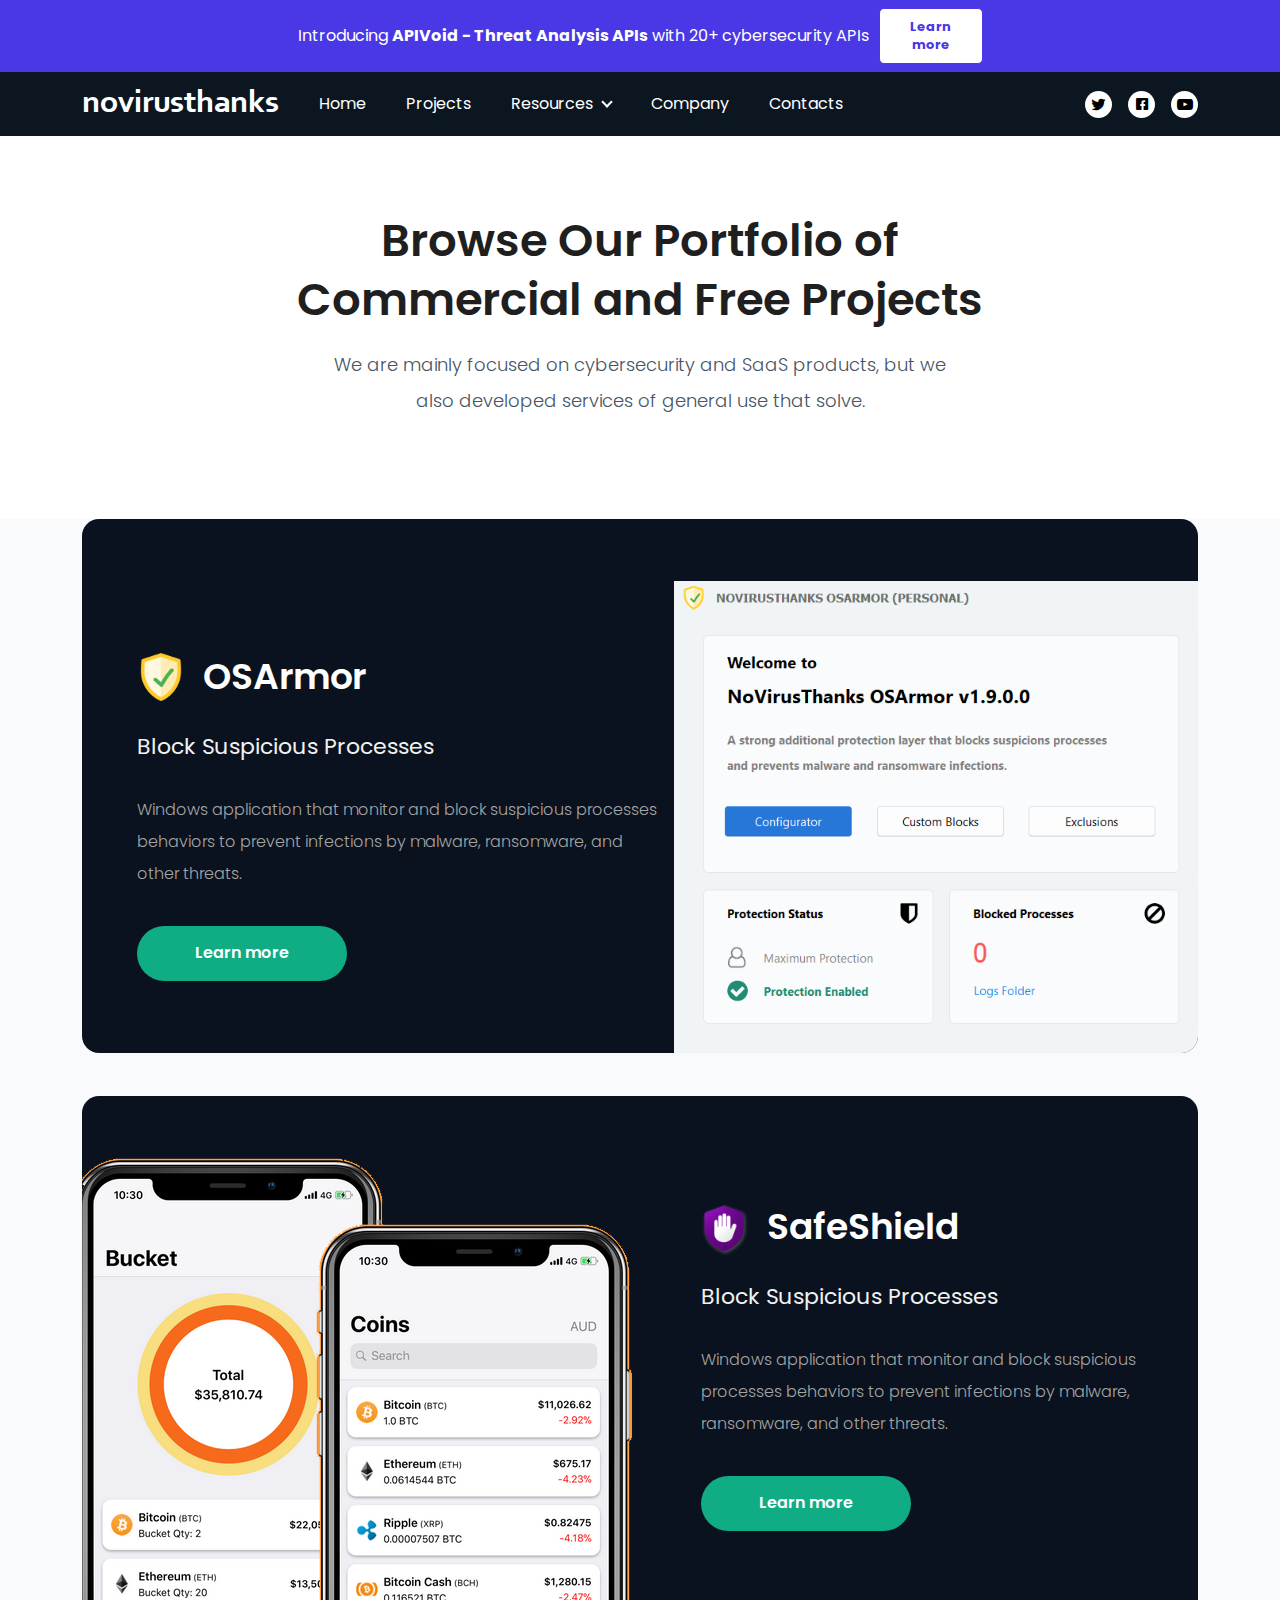
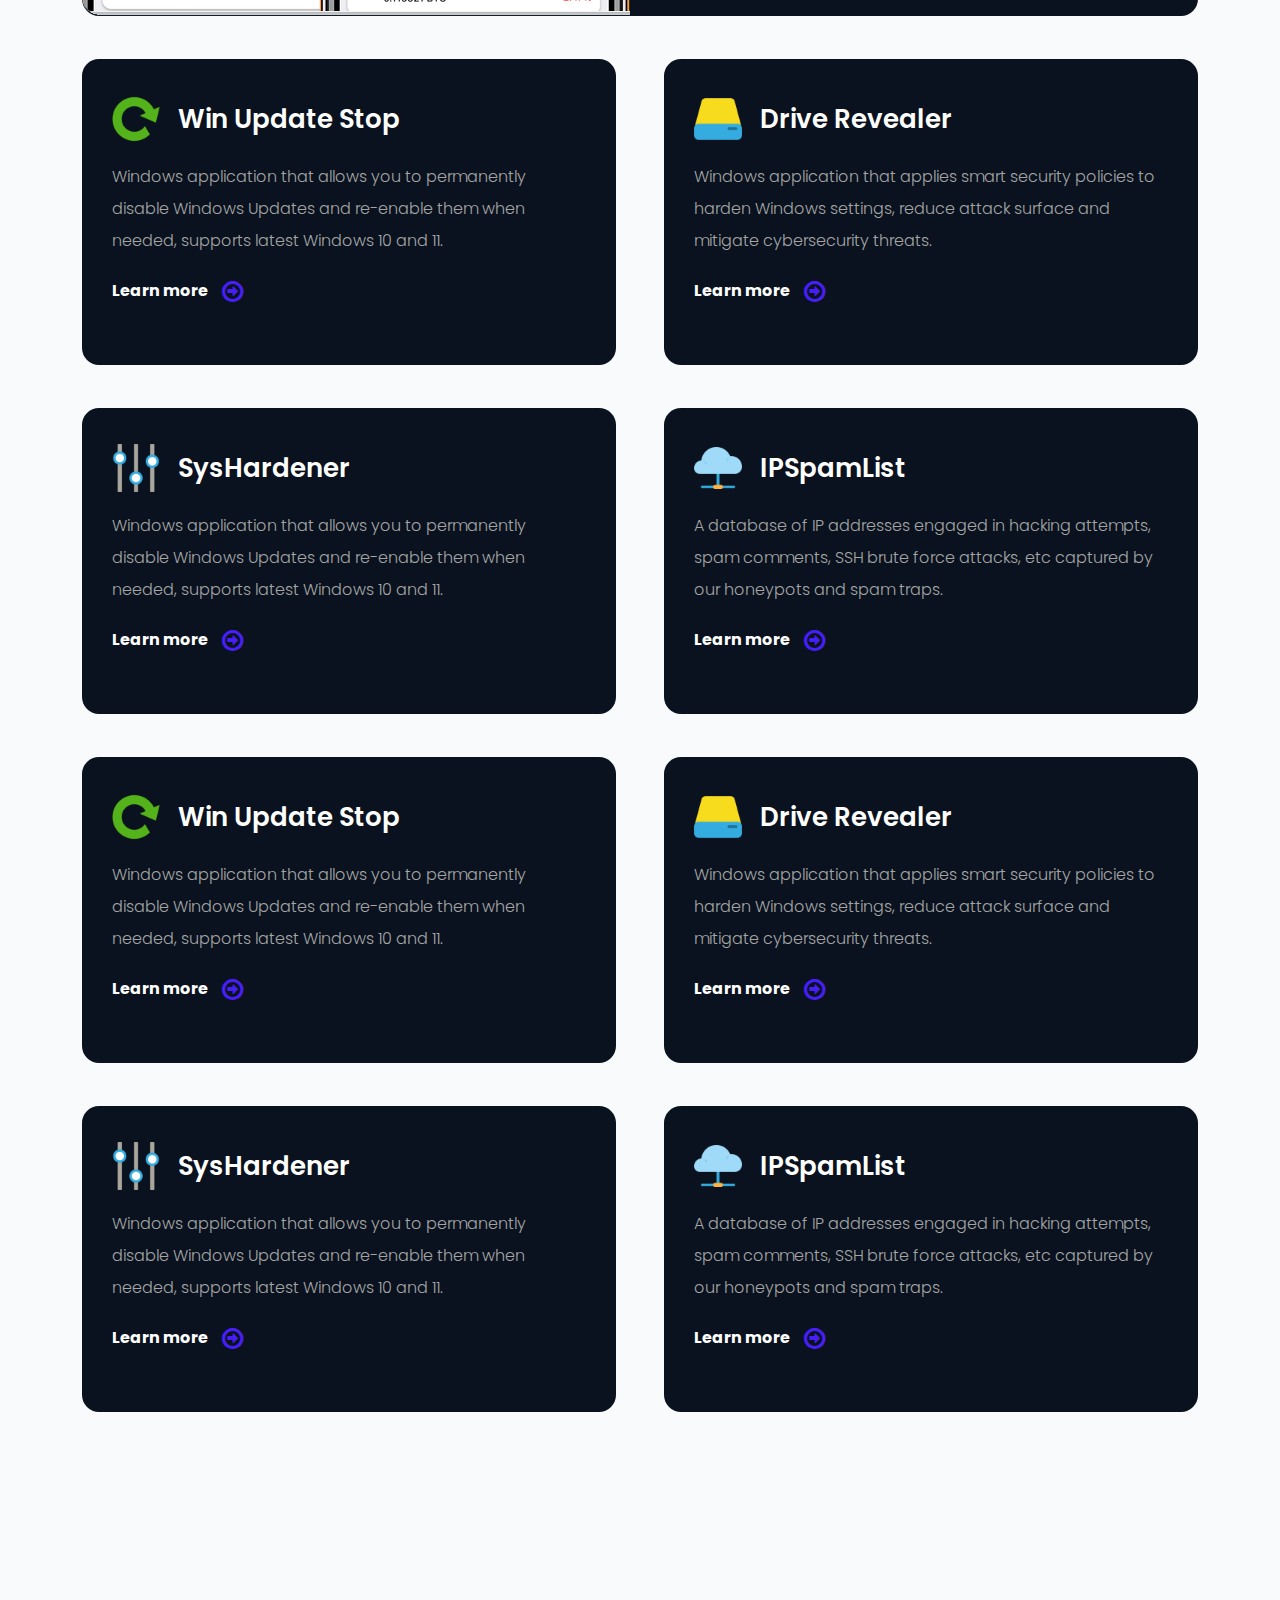
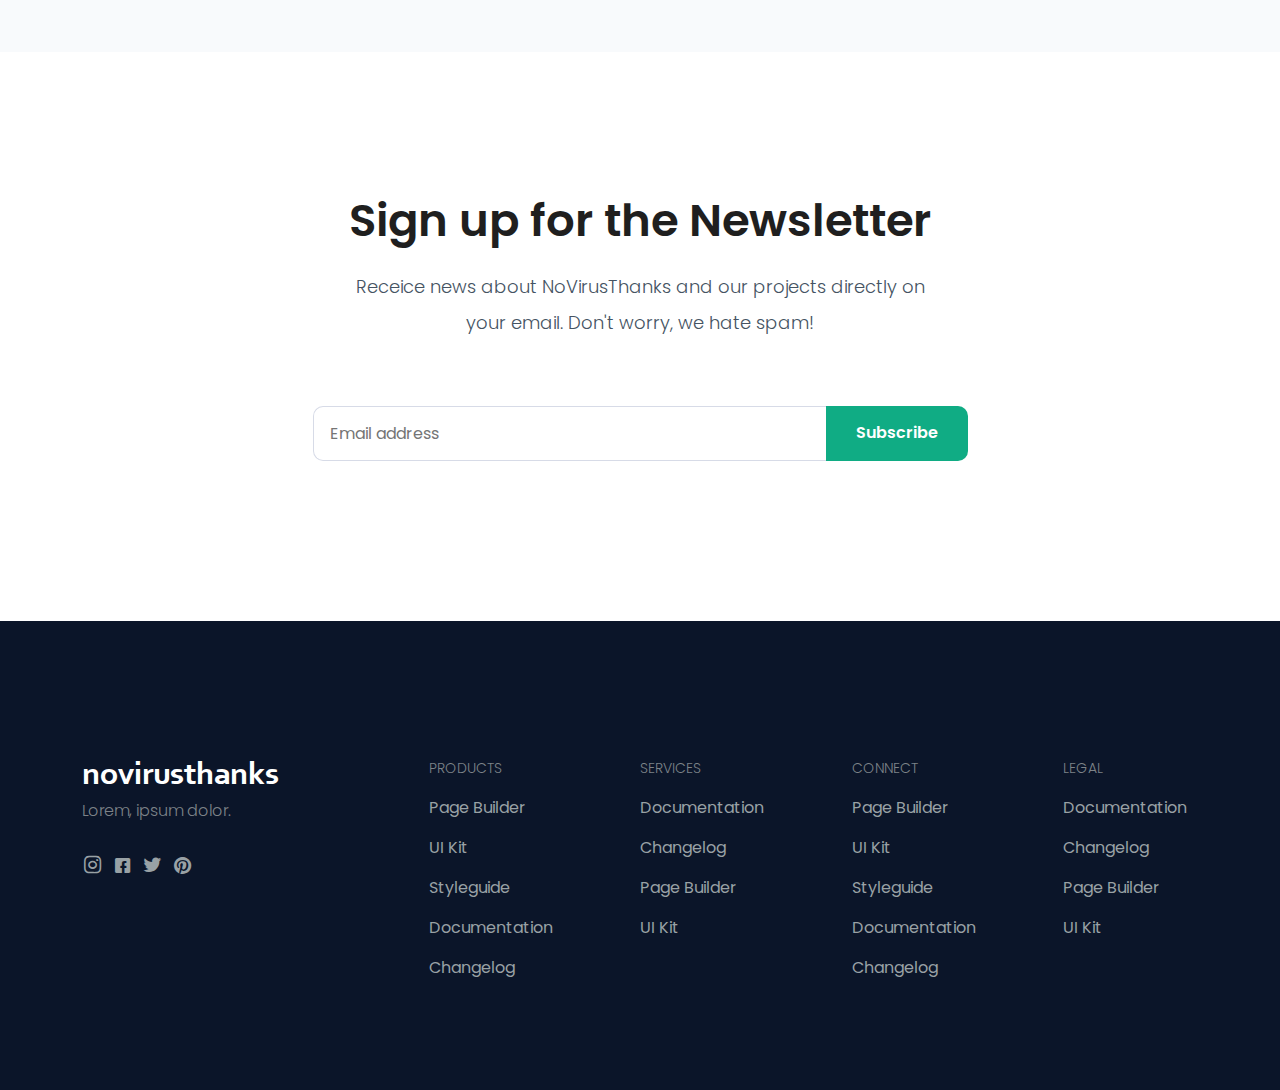
==== projects.html @ c4234725 "changes" ====
<!DOCTYPE html>
<html lang="en">
   <head>
      <meta charset="utf-8" />
      <meta name="description"
         content="NoVirusThanks is a small company based in italy focused on cybersecurity, SaaS and software. We have a strong experience in fighting malware..">
      <meta
         name="viewport"
         content="width=device-width, initial-scale=1, shrink-to-fit=no" />
      <title>NoVirusThanks</title>
      <link rel="preconnect" href="https://fonts.googleapis.com">
      <link rel="preconnect" href="https://fonts.gstatic.com" crossorigin>
      <link rel="stylesheet" href="assets/css/main.css" />
   </head>
   <body>
      <div class="top-bar">
         <p>Introducing <strong>APIVoid - Threat Analysis APIs</strong> with 20+
            cybersecurity APIs</p>
         <a href="#" class="btn">Learn more</a>
      </div>
      <nav class="navbar navbar-black">
         <div class="container">
            <a class="navbar-brand" href="#">novirusthanks</a>
            <button class="navbar-toggler" type="button"
               data-bs-toggle="collapse" id="navbar-toggler">
               <span></span>
               <span></span>
               <span></span>
            </button>
            <div class="collapse navbar-collapse">
               <div class="navbar-collapse-header">
                  <h3 class="navbar-collapse-heading">Menu</h3>
                  <div class="navbar-toggler">
                     <span></span>
                     <span></span>
                  </div>
               </div>
               <ul class="navbar-nav">
                  <li class="nav-item">
                     <a class="nav-link" href="#">Home</a>
                  </li>
                  <li class="nav-item">
                     <a class="nav-link" href="#">Projects</a>
                  </li>
                  <li class="nav-item dropdown">
                     <a class="nav-link dropdown-toggle" href="#" role="button"
                        data-bs-toggle="dropdown" aria-expanded="false">
                        Resources
                     </a>
                     <ul class="dropdown-menu">
                        <li><a class="dropdown-item" href="#">Action</a></li>
                        <li><a class="dropdown-item" href="#">Another
                              action</a></li>
                        <li><a class="dropdown-item" href="#">Something else
                              here</a></li>
                     </ul>
                  </li>
                  <li class="nav-item">
                     <a class="nav-link" href="#">Company</a>
                  </li>
                  <li class="nav-item">
                     <a class="nav-link" href="#">Contacts</a>
                  </li>
               </ul>
               <div class="social-icons">
                  <a href="#" class="social-icon"><i
                        class="icon icon-twitter">&#xf099;</i></a>
                  <a href="#" class="social-icon"><i
                        class="icon icon-facebook-rect">&#xf301;</i></a>
                  <a href="#" class="social-icon"><i
                        class="icon icon-youtube-play">&#xf16a;</i></a>
               </div>
            </div>
         </div>
      </nav>
      <div class="hero hero-projects">
         <div class="container">
            <div class="hero-info">
               <h2 class="section-title"> Browse Our Portfolio of Commercial and
                  Free
                  Projects </h2>
               <p class="section-description">We are mainly focused on
                  cybersecurity and
                  SaaS products, but we
                  also developed services of general use that solve.</p>
            </div>
         </div>
      </div>
      <section class="featured-projects all-projects">
         <div class="container">
            <div class="projects m-0">
               <div class="project big-project">
                  <div class="project-info">
                     <h3 class="project-title"><span
                           class="project-title-icon"><img
                              src="assets/images/projects-icons/osarmor.png"
                              alt></span> OSArmor</h3>
                     <h4 class="project-subtitle">Block Suspicious
                        Processes</h4>
                     <p class="project-description">Windows application that
                        monitor
                        and block suspicious
                        processes behaviors to prevent infections by malware,
                        ransomware, and other threats.</p>
                     <a href="#" class="btn-learn-more">Learn more</a>
                  </div>
                  <div class="project-image">
                     <img src="assets/images/apps-screenshots/osarmor.png"
                        alt="osarmor">
                  </div>
               </div>
               <div class="project big-project safeshield-project">
                  <div class="project-image">
                     <img src="assets/images/mobile-app.png"
                        alt="osarmor">
                  </div>
                  <div class="project-info">
                     <h3 class="project-title"><span
                           class="project-title-icon"><img
                              src="assets/images/projects-icons/safashield.png"
                              alt></span> SafeShield</h3>
                     <h4 class="project-subtitle">Block Suspicious
                        Processes</h4>
                     <p class="project-description">Windows application that
                        monitor
                        and block suspicious
                        processes behaviors to prevent infections by malware,
                        ransomware, and other threats.</p>
                     <a href="#" class="btn-learn-more">Learn more</a>
                  </div>
               </div>
               <div class="project">
                  <h3 class="project-title"><span
                        class="project-title-icon"><img
                           src="assets/images/projects-icons/refresh.png"
                           alt></span> Win Update Stop</h3>
                  <p class="project-description">Windows application that allows
                     you
                     to permanently disable Windows Updates and re-enable them
                     when
                     needed, supports latest Windows 10 and 11.</p>
                  <a href="#" class="btn-learn-more">Learn more <span
                        class="arrow-icon">
                        <i
                           class="icon icon-right-circled2">&#xf18e;</i></span></a>
               </div>
               <div class="project">
                  <h3 class="project-title"><span
                        class="project-title-icon"><img
                           src="assets/images/projects-icons/hard-disk.png"
                           alt></span> Drive Revealer</h3>
                  <p class="project-description">Windows application that
                     applies
                     smart security policies to harden Windows settings, reduce
                     attack
                     surface and mitigate cybersecurity threats.</p>
                  <a href="#" class="btn-learn-more">Learn more <span
                        class="arrow-icon">
                        <i
                           class="icon icon-right-circled2">&#xf18e;</i></span></a>
               </div>
               <div class="project">
                  <h3 class="project-title"><span
                        class="project-title-icon"><img
                           src="assets/images/projects-icons/syshardener.png"
                           alt></span> SysHardener</h3>
                  <p class="project-description">Windows application that allows
                     you
                     to permanently disable Windows Updates and re-enable them
                     when
                     needed, supports latest Windows 10 and 11.</p>
                  <a href="#" class="btn-learn-more">Learn more <span
                        class="arrow-icon">
                        <i
                           class="icon icon-right-circled2">&#xf18e;</i></span></a>
               </div>
               <div class="project">
                  <h3 class="project-title"><span
                        class="project-title-icon"><img
                           src="assets/images/projects-icons/ipspamlist.png"
                           alt></span> IPSpamList</h3>
                  <p class="project-description">A database of IP addresses
                     engaged in
                     hacking attempts, spam comments, SSH brute force attacks,
                     etc
                     captured by our honeypots and spam traps.</p>
                  <a href="#" class="btn-learn-more">Learn more <span
                        class="arrow-icon">
                        <i
                           class="icon icon-right-circled2">&#xf18e;</i></span></a>
               </div>
               <div class="project">
                  <h3 class="project-title"><span
                        class="project-title-icon"><img
                           src="assets/images/projects-icons/refresh.png"
                           alt></span> Win Update Stop</h3>
                  <p class="project-description">Windows application that allows
                     you
                     to permanently disable Windows Updates and re-enable them
                     when
                     needed, supports latest Windows 10 and 11.</p>
                  <a href="#" class="btn-learn-more">Learn more <span
                        class="arrow-icon">
                        <i
                           class="icon icon-right-circled2">&#xf18e;</i></span></a>
               </div>
               <div class="project">
                  <h3 class="project-title"><span
                        class="project-title-icon"><img
                           src="assets/images/projects-icons/hard-disk.png"
                           alt></span> Drive Revealer</h3>
                  <p class="project-description">Windows application that
                     applies
                     smart security policies to harden Windows settings, reduce
                     attack
                     surface and mitigate cybersecurity threats.</p>
                  <a href="#" class="btn-learn-more">Learn more <span
                        class="arrow-icon">
                        <i
                           class="icon icon-right-circled2">&#xf18e;</i></span></a>
               </div>
               <div class="project">
                  <h3 class="project-title"><span
                        class="project-title-icon"><img
                           src="assets/images/projects-icons/syshardener.png"
                           alt></span> SysHardener</h3>
                  <p class="project-description">Windows application that allows
                     you
                     to permanently disable Windows Updates and re-enable them
                     when
                     needed, supports latest Windows 10 and 11.</p>
                  <a href="#" class="btn-learn-more">Learn more <span
                        class="arrow-icon">
                        <i
                           class="icon icon-right-circled2">&#xf18e;</i></span></a>
               </div>
               <div class="project">
                  <h3 class="project-title"><span
                        class="project-title-icon"><img
                           src="assets/images/projects-icons/ipspamlist.png"
                           alt></span> IPSpamList</h3>
                  <p class="project-description">A database of IP addresses
                     engaged in
                     hacking attempts, spam comments, SSH brute force attacks,
                     etc
                     captured by our honeypots and spam traps.</p>
                  <a href="#" class="btn-learn-more">Learn more <span
                        class="arrow-icon">
                        <i
                           class="icon icon-right-circled2">&#xf18e;</i></span></a>
               </div>
            </div>
         </div>
      </section>
      <section class="newsletter">
         <div class="container">
            <h2 class="section-title">Sign up for the Newsletter</h2>
            <p class="section-description">Receice news about NoVirusThanks and
               our
               projects directly on your email. Don't worry, we hate spam!</p>
            <form novalidate>
               <div class="input-group">
                  <input type="email" placeholder="Email address">
                  <button type="submit" class="btn-subscribe">Subscribe</button>
               </div>
            </form>
         </div>
      </section>
      <footer>
         <div class="container">
            <div class="footer-cols">
               <div class="footer-col about-footer">
                  <a href="#" class="about-footer-logo">novirusthanks</a>
                  <p class="about-footer-description">Lorem, ipsum dolor.</p>
                  <div class="social-icons">
                     <a href="#" class="social-icon"><i
                           class="icon icon-instagram">&#xf16d;</i></a>
                     <a href="#" class="social-icon"><i
                           class="icon icon-facebook-rect">&#xf301;</i></a>
                     <a href="#" class="social-icon"><i
                           class="icon icon-twitter">&#xf099;</i></a>
                     <a href="#" class="social-icon"><i
                           class="icon icon-pinterest-circled">&#xf0d2;</i></a>
                  </div>
               </div>
               <div class="footer-col">
                  <h4 class="footer-col-title">Products</h4>
                  <ul>
                     <li><a href="#">Page Builder</a></li>
                     <li><a href="#">UI Kit</a></li>
                     <li><a href="#">Styleguide</a></li>
                     <li><a href="#">Documentation</a></li>
                     <li><a href="#">Changelog</a></li>
                  </ul>
               </div>
               <div class="footer-col">
                  <h4 class="footer-col-title">Services</h4>
                  <ul>
                     <li><a href="#">Documentation</a></li>
                     <li><a href="#">Changelog</a></li>
                     <li><a href="#">Page Builder</a></li>
                     <li><a href="#">UI Kit</a></li>
                  </ul>
               </div>
               <div class="footer-col">
                  <h4 class="footer-col-title">Connect</h4>
                  <ul>
                     <li><a href="#">Page Builder</a></li>
                     <li><a href="#">UI Kit</a></li>
                     <li><a href="#">Styleguide</a></li>
                     <li><a href="#">Documentation</a></li>
                     <li><a href="#">Changelog</a></li>
                  </ul>
               </div>
               <div class="footer-col">
                  <h4 class="footer-col-title">Legal</h4>
                  <ul>
                     <li><a href="#">Documentation</a></li>
                     <li><a href="#">Changelog</a></li>
                     <li><a href="#">Page Builder</a></li>
                     <li><a href="#">UI Kit</a></li>
                  </ul>
               </div>
            </div>
         </div>
      </footer>
      <script src="assets/js/main.js"></script>
   </body>
</html>
---- assets/css/main.css ----
@import url("https://fonts.googleapis.com/css2?family=Manrope:wght@200;300;400;500;600;700;800&family=Poppins:wght@100;200;300;400;500;600;700;800;900&display=swap");
:root {
  --main-color: #10ac84;
  --main-color-hover: #0d7158;
}

.btn-wrapper {
  display: flex;
  justify-content: center;
  align-items: center;
}

.btn-view-projects, .newsletter .input-group .btn-subscribe, .featured-projects .projects .project.big-project .project-info .btn-learn-more {
  display: inline-flex;
  align-items: center;
  justify-content: center;
  text-align: center;
  border-radius: 50px;
  width: 210px;
  padding: 8px 20px;
  font-size: 1rem;
  font-weight: 600;
  line-height: 1.25;
  text-decoration: none !important;
  vertical-align: middle;
  height: 55px;
  cursor: pointer;
  -webkit-user-select: none;
     -moz-user-select: none;
          user-select: none;
  transition: color 0.15s ease-in-out, background-color 0.15s ease-in-out, border-color 0.15s ease-in-out, box-shadow 0.15s ease-in-out;
  background-color: var(--main-color);
  color: #fff !important;
  border: none;
}
.btn-view-projects:hover, .newsletter .input-group .btn-subscribe:hover, .featured-projects .projects .project.big-project .project-info .btn-learn-more:hover {
  background-color: var(--main-color-hover);
}

.section-title {
  font-size: 45px;
  font-weight: 600;
  color: #1f1f1f;
  margin-bottom: 18px;
  text-align: center;
  line-height: 1.3;
}
@media (max-width: 991.98px) {
  .section-title {
    font-size: 32px;
    line-height: 1.4;
  }
}

.section-description {
  font-size: 18px;
  font-weight: 300;
  color: #455362;
  margin: 0 auto 58px auto;
  max-width: 520px;
  text-align: center;
}
@media (max-width: 991.98px) {
  .section-description {
    font-size: 15px;
  }
}

.icon {
  font-family: "fontello";
  font-style: normal;
  font-weight: normal;
  speak: never;
  display: inline-block;
  text-decoration: inherit;
  width: 1em;
  text-align: center;
  font-variant: normal;
  text-transform: none;
  line-height: 1em;
  -webkit-font-smoothing: antialiased;
  -moz-osx-font-smoothing: grayscale;
}

@font-face {
  font-family: "fontello";
  src: url("../fonts/fontello.eot");
  src: url("../fonts/fontello.eot#iefix") format("embedded-opentype"), url("../fonts/fontello.woff") format("woff"), url("../fonts/fontello.ttf") format("truetype"), url("../fonts/fontello.svg#fontello") format("svg");
  font-weight: normal;
  font-style: normal;
}
@font-face {
  font-family: "Corbel";
  src: url("../fonts/CORBEL.TTF");
  src: url("../fonts/Corbel-Bold.ttf") format("truetype");
  font-weight: normal;
  font-style: normal;
}
*,
::after,
::before {
  box-sizing: border-box;
}

[role=button] {
  cursor: pointer;
}

article,
aside,
dialog,
figcaption,
figure,
footer,
header,
hgroup,
main,
nav,
section {
  display: block;
}

ol ol,
ol ul,
ul ol,
ul ul {
  margin-bottom: 0;
}

dl,
ol,
ul {
  margin-top: 0;
  margin-bottom: 1rem;
}

ol,
ul {
  padding-left: 2rem;
}

h1,
h2,
h3,
h4,
h5,
h6,
.h1,
.h2,
.h3,
.h4,
.h5,
.h6 {
  margin-bottom: 0.5rem;
  font-family: inherit;
  font-weight: 500;
  line-height: 1.1;
  color: inherit;
}

h1,
h2,
h3,
h4,
h5,
h6 {
  margin-top: 0;
  margin-bottom: 0.5rem;
}

.h5,
h5 {
  font-size: 1.25rem;
}

img {
  vertical-align: middle;
  border-style: none;
}

p {
  margin-top: 0;
  margin-bottom: 1rem;
}

a {
  color: #3939d0 !important;
  text-decoration: underline !important;
  cursor: pointer;
}

a,
area,
button,
[role=button],
input,
label,
select,
summary,
textarea {
  touch-action: manipulation;
}

body {
  margin: 0;
  font-family: "Poppins", sans-serif;
  font-size: 1rem;
  font-weight: normal;
  line-height: 2;
  color: #575757;
  background-color: #fff;
  overflow-x: hidden;
}

[type=button]:not(:disabled),
[type=reset]:not(:disabled),
[type=submit]:not(:disabled),
button:not(:disabled) {
  cursor: pointer;
}

[type=button],
[type=reset],
[type=submit],
button {
  -webkit-appearance: button;
}

button,
select {
  text-transform: none;
}

button,
input,
optgroup,
select,
textarea {
  margin: 0;
  font-family: inherit;
  font-size: inherit;
  line-height: inherit;
}

button {
  border-radius: 0;
}

.m-0 {
  margin: 0 !important;
}

.pt-0 {
  padding-top: 0 !important;
}

.checklist-background {
  background: linear-gradient(to bottom, #fbf4e3, #fffdf8);
}

.faqs-background {
  background: linear-gradient(to bottom, #e9f4fe, #f9fdff);
}

.about-background {
  background-color: #dfeefb;
  background-image: linear-gradient(180deg, #dfeefb, #f8fdff 20%);
}

.container {
  width: 100%;
  padding-right: 0.75rem;
  padding-left: 0.75rem;
  margin-right: auto;
  margin-left: auto;
}

@media (min-width: 576px) {
  .container {
    max-width: 540px;
  }
}
@media (min-width: 768px) {
  .container {
    max-width: 720px;
  }
}
@media (min-width: 992px) {
  .container {
    max-width: 960px;
  }
}
@media (min-width: 1200px) {
  .container {
    max-width: 1140px;
  }
}
.top-bar {
  text-align: center;
  display: flex;
  justify-content: center;
  align-items: center;
  padding: 8px 0;
  background-color: #4a37e5;
  color: #fff;
  gap: 10px;
}
.top-bar p {
  margin: 0;
}
.top-bar a {
  text-decoration: none !important;
  padding: 9px 12px;
  background-color: #fff;
  color: #4a37e5 !important;
  border-radius: 5px;
  font-weight: 700;
  line-height: 18px;
  font-size: 13px;
  width: 104px;
  border: 1px solid;
  transition: all 0.3s ease-in-out;
}
.top-bar a:hover {
  border-color: #fff;
  background-color: transparent;
  color: #fff !important;
}
@media (max-width: 992px) {
  .top-bar {
    padding: 10px 0;
  }
  .top-bar p {
    font-size: 14px;
  }
}
@media (max-width: 768px) {
  .top-bar p {
    font-size: 12px;
  }
  .top-bar a {
    width: 90px;
    padding: 6px;
  }
}
@media (max-width: 576px) {
  .top-bar {
    gap: 4px;
  }
  .top-bar p {
    font-size: 9px;
  }
  .top-bar a {
    font-size: 9px;
    padding: 7px 1px;
    width: 60px;
  }
}

.navbar {
  position: absolute;
  display: flex;
  flex-wrap: nowrap;
  align-items: center;
  justify-content: flex-start;
  padding: 16px 0;
  background-color: transparent;
  width: 100%;
  left: 0;
  z-index: 9999999;
  transition: 0.6s;
}
.navbar.navbar-stuck {
  background-color: #0c1620;
  position: fixed;
  top: 0;
}
.navbar.navbar-black {
  background-color: #0c1620;
}
.navbar .container {
  display: flex;
  flex-wrap: inherit;
  align-items: center;
  justify-content: space-between;
}
.navbar .navbar-brand {
  display: block;
  font-family: "Corbel", sans-serif;
  font-weight: bold;
  font-size: 32px;
  color: #fff !important;
  text-decoration: none !important;
  white-space: nowrap;
  line-height: 32px;
  margin-right: 40px;
}
.navbar .navbar-toggler {
  width: 40px;
  height: 28px;
  position: relative;
  cursor: pointer;
  z-index: 100;
  background-color: transparent;
  border: none;
  display: none;
}
.navbar .navbar-toggler span {
  background: #fff;
  display: block;
  position: absolute;
  height: 2px;
  transform: rotate(0deg);
  transition: all 0.25s cubic-bezier(0.22, 0.61, 0.36, 1);
  opacity: 1;
  width: 100%;
  left: 0;
  cursor: pointer;
}
.navbar .navbar-toggler span:nth-child(1) {
  top: 0px;
}
.navbar .navbar-toggler span:nth-child(2) {
  top: 12px;
}
.navbar .navbar-toggler span:nth-child(3) {
  top: 24px;
}
@media (prefers-reduced-motion: reduce) {
  .navbar .navbar-toggler {
    transition: none;
  }
}
.navbar .navbar-collapse {
  display: flex !important;
  flex-basis: auto;
  flex-grow: 1;
  align-items: center;
}
.navbar .navbar-collapse .navbar-collapse-header {
  display: none;
}
.navbar .navbar-collapse .navbar-nav {
  display: flex;
  padding-left: 0;
  margin-bottom: 0;
  list-style: none;
  gap: 40px;
  flex-direction: row;
}
.navbar .navbar-collapse .navbar-nav .nav-item {
  display: flex;
  align-items: center;
  justify-content: center;
  position: relative;
}
.navbar .navbar-collapse .navbar-nav .nav-item.dropdown .dropdown-menu {
  display: none;
  min-width: 10rem;
  padding: 0.5rem 0;
  position: absolute;
  left: 0;
  top: 100%;
  margin-top: 0.125rem;
  font-size: 0;
  list-style-type: none;
  overflow: hidden;
  border-radius: 0.375rem;
  background-color: #0b1529;
  background-clip: padding-box;
  border: 1px solid rgba(255, 255, 255, 0.15);
  transition: all 0.2s ease-in-out;
}
.navbar .navbar-collapse .navbar-nav .nav-item.dropdown .dropdown-menu li .dropdown-item {
  padding: 0.25rem 1rem;
  clear: both;
  font-weight: 400;
  color: #dee2e6 !important;
  text-align: inherit;
  white-space: nowrap;
  background-color: transparent;
  border: 0;
  display: inline-block;
  text-decoration: none !important;
  width: 100%;
  font-size: 1rem;
}
.navbar .navbar-collapse .navbar-nav .nav-item.dropdown .dropdown-menu li .dropdown-item:hover {
  background-color: rgb(32, 50, 73) !important;
  color: #dee2e6;
}
.navbar .navbar-collapse .navbar-nav .nav-item .nav-link {
  display: block;
  line-height: 1.4;
  color: #fff !important;
  font-size: 16px;
  text-decoration: none !important;
  background: none;
  transition: color 0.15s ease-in-out, background-color 0.15s ease-in-out, border-color 0.15s ease-in-out;
}
.navbar .navbar-collapse .navbar-nav .nav-item .nav-link.active, .navbar .navbar-collapse .navbar-nav .nav-item .nav-link.show, .navbar .navbar-collapse .navbar-nav .nav-item .nav-link:hover {
  color: var(--main-color) !important;
}
@media (prefers-reduced-motion: reduce) {
  .navbar .navbar-collapse .navbar-nav .nav-item .nav-link {
    transition: none;
  }
}
.navbar .navbar-collapse .navbar-nav .nav-item .nav-link.dropdown-toggle {
  position: relative;
  display: inline-flex;
  padding-right: 18px;
  align-items: center;
  justify-content: space-between;
}
.navbar .navbar-collapse .navbar-nav .nav-item .nav-link.dropdown-toggle::after {
  content: "";
  border-bottom-style: solid;
  border-bottom-width: 2px;
  border-right-style: solid;
  border-right-width: 2px;
  display: inline-block;
  height: 8px;
  right: 0px;
  position: absolute;
  top: 5.5px;
  width: 8px;
  transform: rotate(45deg);
  transition: all 0.2s ease-in-out;
}
.navbar .navbar-collapse .navbar-nav .nav-item .nav-link.dropdown-toggle.show + .dropdown-menu {
  display: block;
}
.navbar .navbar-collapse .navbar-nav .nav-item .nav-link.dropdown-toggle.show::after {
  transform: rotate(-135deg);
  top: 9px;
}
.navbar .navbar-collapse .social-icons {
  display: flex;
  justify-content: center;
  align-items: center;
  margin-left: auto;
  gap: 16px;
}
.navbar .navbar-collapse .social-icons .social-icon {
  display: flex;
  justify-content: center;
  align-items: center;
  width: 27px;
  height: 27px;
  background-color: #ffffff;
  border-radius: 50%;
  text-decoration: none !important;
  color: #000 !important;
  transition: all 0.2s ease-in-out;
}
.navbar .navbar-collapse .social-icons .social-icon:hover {
  color: var(--main-color) !important;
}
@media (max-width: 992px) {
  .navbar .navbar-brand {
    font-size: 26px;
  }
  .navbar .navbar-toggler {
    width: 30px;
  }
  .navbar .navbar-collapse {
    background-color: #000;
    position: fixed;
    right: -100%;
    top: 0px;
    bottom: 0;
    width: 300px;
    max-width: 350px;
    padding: 30px 0;
    z-index: 99999;
  }
  .navbar .navbar-collapse .navbar-collapse-header {
    display: flex;
    align-items: center;
    justify-content: space-between;
    padding: 0px 30px 16px 30px;
    border-bottom: 1px solid;
  }
  .navbar .navbar-collapse .navbar-collapse-header .navbar-collapse-heading {
    margin-bottom: 0;
    color: #fff;
  }
  .navbar .navbar-collapse .navbar-collapse-header .navbar-toggler {
    width: 25px;
  }
  .navbar .navbar-collapse .navbar-collapse-header .navbar-toggler span:nth-child(1) {
    top: 12px;
    transform: rotate(135deg);
  }
  .navbar .navbar-collapse .navbar-collapse-header .navbar-toggler span:nth-child(2) {
    top: 12px;
    transform: rotate(-135deg);
  }
  .navbar .navbar-collapse.collapsing {
    animation: slide-out-right 200ms forwards;
  }
  .navbar .navbar-collapse .navbar-nav {
    flex-direction: column;
    align-items: flex-start !important;
    gap: 25px;
    margin: 40px 0;
    padding: 0 30px;
  }
  .navbar .navbar-collapse .navbar-nav .nav-item {
    width: 100%;
    justify-content: flex-start;
  }
  .navbar .navbar-collapse .navbar-nav .nav-item.dropdown {
    flex-direction: column;
    justify-content: flex-start !important;
    align-items: flex-start !important;
  }
  .navbar .navbar-collapse .navbar-nav .nav-item.dropdown .dropdown-menu {
    position: static !important;
    border-radius: 0;
    border: none;
    width: 100%;
    background-color: transparent;
  }
  .navbar .navbar-collapse .navbar-nav .nav-item.dropdown .dropdown-menu li .dropdown-item {
    padding: 0;
  }
  .navbar .navbar-collapse .navbar-nav .nav-item.dropdown .dropdown-menu li .dropdown-item:hover {
    background-color: transparent !important;
    color: var(--main-color) !important;
  }
  .navbar .navbar-collapse .navbar-nav .nav-item .nav-link.active, .navbar .navbar-collapse .navbar-nav .nav-item .nav-link.show, .navbar .navbar-collapse .navbar-nav .nav-item .nav-link:hover {
    color: var(--main-color) !important;
  }
  .navbar .navbar-collapse .navbar-nav .nav-item .nav-link.dropdown-toggle {
    position: relative;
    display: inline-flex;
    padding-right: 18px;
    align-items: center;
    justify-content: space-between;
  }
  .navbar .navbar-collapse .social-icons {
    justify-content: flex-start;
    padding: 0 30px;
  }
  .navbar .navbar-collapse.show {
    animation: slide-in-right 200ms forwards;
    display: block !important;
    overflow-y: auto;
  }
  .navbar .navbar-toggler {
    display: block;
  }
}

@keyframes slide-in-right {
  0% {
    right: -100%;
  }
  100% {
    right: 0px;
  }
}
@keyframes slide-out-right {
  0% {
    right: 0px;
  }
  100% {
    right: -100%;
  }
}
footer {
  background-color: #0b1529;
  color: #fff;
  padding: 140px 0 90px 0;
}
footer .footer-cols {
  display: flex;
  justify-content: space-between;
  flex-wrap: wrap;
  gap: 60px;
}
footer .footer-cols .footer-col {
  flex: 0 0 135px;
  max-width: 135px;
  width: 100%;
}
footer .footer-cols .footer-col.about-footer {
  flex: 0 0 270px;
  max-width: 270px;
}
footer .footer-cols .footer-col.about-footer .about-footer-logo {
  display: block;
  font-family: "Corbel", sans-serif;
  font-weight: bold;
  font-size: 32px;
  color: #fff !important;
  text-decoration: none !important;
  margin-bottom: 4px;
  line-height: 30px;
}
footer .footer-cols .footer-col.about-footer .about-footer-description {
  font-size: 16px;
  font-weight: 300;
  color: #7d8388;
  margin-bottom: 18px;
}
footer .footer-cols .footer-col.about-footer .social-icons {
  display: flex;
  align-items: center;
  gap: 10px;
}
footer .footer-cols .footer-col.about-footer .social-icons .social-icon {
  color: #99a1a5 !important;
  text-decoration: none !important;
  font-size: 20px;
}
footer .footer-cols .footer-col.about-footer .social-icons .social-icon:hover {
  color: var(--main-color) !important;
}
footer .footer-cols .footer-col-title {
  font-size: 14px;
  font-weight: 300;
  color: #7d8388;
  text-transform: uppercase;
  margin-bottom: 16px;
}
footer .footer-cols .footer-col ul {
  list-style: none;
  padding: 0;
  display: flex;
  justify-content: center;
  flex-direction: column;
  gap: 8px;
}
footer .footer-cols .footer-col ul li a {
  font-size: 16px;
  font-weight: 400;
  color: #99a1a5 !important;
  text-decoration: none !important;
}
footer .footer-cols .footer-col ul li a:hover {
  color: var(--main-color) !important;
}
@media (max-width: 1200px) {
  footer .footer-cols .footer-col.about-footer {
    flex: 0 0 100%;
    max-width: 100%;
  }
}
@media (max-width: 768px) {
  footer .footer-cols {
    justify-content: flex-start;
  }
}

.accordion-container {
  max-width: 864px;
  width: 100%;
  margin: auto;
  padding-bottom: 140px;
}
.accordion-container .accordion-item {
  background-color: #ffffff;
  border: 1px solid #4474dc;
  border-radius: 8px;
  margin-bottom: 24px;
  padding: 16px 24px;
}
.accordion-container .accordion-header {
  font-size: 20px;
  font-weight: normal;
  border: none;
  background: none;
  padding: 0;
  width: 100%;
  cursor: pointer;
  display: flex;
  align-items: center;
  gap: 14px;
  color: #0c1620;
  text-align: left;
}
.accordion-container .accordion-header .icon {
  transition: all 0.3s ease;
  color: #4474dc;
  margin-left: auto;
}
.accordion-container .accordion-header.active .icon {
  transform: rotate(-90deg);
  color: #0c1620;
}
.accordion-container .accordion-content {
  overflow: hidden;
  max-height: 0;
  transition: max-height 0.3s ease;
}
.accordion-container .accordion-content p {
  line-height: 1.7;
  font-size: 16px;
  font-weight: 300;
  color: #545454;
  padding: 0;
}
.accordion-container .accordion-content p:not(:last-of-type) {
  margin: 24px 0;
}
.accordion-container .accordion-content p a {
  color: #3867d6 !important;
  text-decoration: none !important;
  border-bottom: 1px solid #3867d6;
  padding-bottom: 2px;
}
.accordion-container.accordion-checklist .accordion-item {
  counter-increment: accordion-item;
  padding: 24px;
  border: 1px solid #f4a830;
}
.accordion-container.accordion-checklist .accordion-header::before {
  content: counter(accordion-item);
  font-size: 32px;
  font-weight: bold;
  color: #fff;
  background-color: #ff7900;
  width: 48px;
  height: 48px;
  border-radius: 50%;
  display: flex;
  align-items: center;
  justify-content: center;
}
@media (max-width: 767.98px) {
  .accordion-container .accordion-item {
    padding: 12px 16px;
  }
  .accordion-container .accordion-header {
    font-size: 16px;
  }
  .accordion-container .accordion-content p {
    font-size: 14px;
  }
  .accordion-container .accordion-content p:not(:last-of-type) {
    margin: 16px 0;
  }
}

.company-information {
  padding: 160px 0 140px 0;
}
.company-information-row {
  display: grid;
  grid-template-columns: repeat(auto-fit, minmax(350px, 1fr));
}
.company-information-row:not(:last-of-type) {
  margin-bottom: 170px;
  justify-items: flex-start;
}
.company-information-row .company-info-top-text {
  display: block;
  font-size: 18px;
  font-weight: 400;
  color: #1d5191;
  text-transform: uppercase;
  margin-bottom: 25px;
  padding-top: 8px;
}
.company-information-row .company-info-title {
  font-size: 45px;
  font-weight: 600;
  color: #1f1f1f;
  margin-bottom: 32px;
  line-height: 1.3;
}
.company-information-row .company-info-description {
  font-size: 16px;
  font-weight: 300;
  color: #455362;
  margin-bottom: 44px;
  max-width: 547px;
}
.company-information-row .company-info-feats {
  display: flex;
  align-items: center;
  gap: 48px;
}
.company-information-row .company-info-feats .company-info-feat-icon {
  width: 45px;
  height: 45px;
  display: flex;
  justify-content: center;
  align-items: center;
  padding: 10px;
  font-size: 25px;
  margin-bottom: 26px;
  background-color: #e6effb;
  color: #1665d8;
  border-radius: 6px;
}
.company-information-row .company-info-feats .company-info-feat-title {
  margin-bottom: 18px;
  font-size: 20px;
  font-size: normal;
  color: #1f1f1f;
}
.company-information-row .company-info-feats .company-info-feat-desc {
  color: #455362;
}
.company-information-row .company-info-image {
  max-width: 477px;
  max-height: 477px;
}
.company-information-row .company-info-image img {
  width: 100%;
  height: 100%;
}
.company-information-row .company-info-image:is(:last-child) {
  justify-self: end;
}
@media (max-width: 1200px) {
  .company-information-row {
    gap: 50px;
  }
}
@media (max-width: 991.98px) {
  .company-information-row {
    grid-template-columns: repeat(auto-fit, minmax(250px, 1fr));
  }
  .company-information-row .company-info-image {
    margin: auto !important;
    max-width: 400px;
  }
  .company-information-row .company-info {
    order: 2;
    position: relative;
  }
  .company-information-row .company-info-top-text {
    font-size: 16px;
  }
  .company-information-row .company-info-title {
    font-size: 33px;
  }
  .company-information-row .company-info-description {
    font-size: 14px;
  }
  .company-information-row .company-info-feats {
    gap: 28px;
  }
  .company-information-row .company-info-feats .company-info-feat-icon {
    margin-bottom: 20px;
  }
  .company-information-row .company-info-feats .company-info-feat-title {
    margin-bottom: 12px;
    font-size: 16px;
    font-size: normal;
    color: #1f1f1f;
  }
  .company-information-row .company-info-feats .company-info-feat-desc {
    color: #455362;
    font-size: 14px;
  }
}

.company-info-table {
  padding: 135px 0 170px 0;
}
.company-info-table .section-description {
  margin-bottom: 60px;
  max-width: 600px;
}
.company-info-table table {
  border-collapse: collapse;
  width: 100%;
}
.company-info-table table tr:nth-child(odd) {
  background-color: #f3f6ff;
}
.company-info-table table th,
.company-info-table table td {
  text-align: left;
  padding: 16px 26px;
  border: none;
  font-size: 16px;
  font-weight: 300;
  color: #455362;
  overflow-wrap: anywhere;
}
.company-info-table table th {
  font-weight: 400;
  color: #1f1f1f;
  width: 30%;
}
@media (max-width: 767.98px) {
  .company-info-table table td,
  .company-info-table table th {
    padding: 12px;
    font-size: 14px;
  }
  .company-info-table table th {
    width: auto;
  }
}

.featured-projects {
  padding: 0 0 130px 0;
  background-color: #f8fafc;
}
.featured-projects .projects {
  display: grid;
  grid-template-columns: repeat(auto-fit, minmax(350px, 1fr));
  gap: 43px 48px;
  margin-bottom: 67px;
}
.featured-projects .projects .project {
  background-color: #09121e;
  padding: 36px 35px 58px 30px;
  border-radius: 17px;
  overflow: hidden;
}
.featured-projects .projects .project .project-title {
  display: flex;
  align-items: center;
  flex-wrap: wrap;
  gap: 18px;
  font-size: 26px;
  font-weight: 600;
  color: #fff;
  margin-bottom: 18px;
}
.featured-projects .projects .project .project-title .project-title-icon {
  width: 48px;
  height: 48px;
  display: inline-block;
}
.featured-projects .projects .project .project-title .project-title-icon img {
  max-width: 100% !important;
}
.featured-projects .projects .project .project-description {
  font-size: 16px;
  font-weight: 300;
  color: #a5a5a5;
  margin-bottom: 18px;
}
.featured-projects .projects .project .btn-learn-more {
  font-size: 16px;
  font-weight: bold;
  color: #fff !important;
  text-decoration: none !important;
  display: inline-flex;
  align-items: center;
  gap: 12px;
  position: relative;
}
.featured-projects .projects .project .btn-learn-more .arrow-icon {
  color: #471ff6;
  font-size: 25px;
  display: flex;
  justify-content: center;
  align-items: center;
  transition: all 0.2s ease-in;
}
.featured-projects .projects .project .btn-learn-more:hover .arrow-icon {
  transform: translateX(4px);
}
.featured-projects .projects .project.safeshield-project {
  padding: 0;
}
.featured-projects .projects .project.safeshield-project .project-image img {
  -o-object-fit: contain;
     object-fit: contain;
  -o-object-position: bottom;
     object-position: bottom;
  max-width: 550px;
}
.featured-projects .projects .project.big-project {
  padding: 62px 0 0 55px;
  display: grid;
  grid-template-columns: repeat(auto-fit, minmax(350px, 1fr));
  grid-column: 1/3;
  gap: 12px;
}
.featured-projects .projects .project.big-project.safeshield-project {
  padding: 62px 0 0 0;
}
.featured-projects .projects .project.big-project.safeshield-project .project-image {
  display: flex;
  align-items: end;
}
.featured-projects .projects .project.big-project.safeshield-project .project-image img {
  width: auto;
  height: auto;
  -o-object-fit: contain;
     object-fit: contain;
}
.featured-projects .projects .project.big-project.safeshield-project .project-info {
  padding-left: 55px;
  padding-bottom: 40px;
}
.featured-projects .projects .project.big-project .project-info {
  display: flex;
  flex-direction: column;
  justify-content: center;
}
.featured-projects .projects .project.big-project .project-info .project-title {
  font-size: 36px;
  margin-bottom: 32px;
}
.featured-projects .projects .project.big-project .project-info .project-subtitle {
  font-size: 22px;
  font-weight: 400;
  color: #f2f2f2;
  line-height: 1.3;
  margin-bottom: 32px;
}
.featured-projects .projects .project.big-project .project-info .project-description {
  margin-bottom: 36px;
}
.featured-projects .projects .project.big-project .project-image {
  position: relative;
}
.featured-projects .projects .project.big-project .project-image img {
  max-width: 100%;
  height: 472px;
  -o-object-fit: cover;
     object-fit: cover;
  -o-object-position: left;
     object-position: left;
}
@media (max-width: 991.98px) {
  .featured-projects .projects .project.big-project {
    padding: 36px 0px 58px 30px;
    grid-column: auto;
    gap: 40px;
    grid-template-columns: repeat(auto-fit, minmax(225px, 1fr));
  }
  .featured-projects .projects .project.big-project.safeshield-project {
    padding: 72px 30px 0px 0;
    grid-template-columns: 1fr;
  }
  .featured-projects .projects .project.big-project.safeshield-project .project-info {
    padding: 0 0 50px 40px;
  }
  .featured-projects .projects .project.big-project.safeshield-project .project-image {
    order: 2;
    position: relative;
  }
  .featured-projects .projects .project.big-project.safeshield-project .project-image img {
    -o-object-fit: fill;
       object-fit: fill;
    width: 100%;
  }
  .featured-projects.all-projects {
    padding-bottom: 130px !important;
  }
}
@media (max-width: 575.98px) {
  .featured-projects .projects {
    grid-template-columns: repeat(auto-fit, minmax(250px, 1fr));
  }
}
.featured-projects.all-projects {
  padding-bottom: 240px;
}
.featured-projects.featured-projects-contacts {
  padding-top: 140px;
}
.featured-projects.featured-projects-404 {
  padding-top: 155px;
}

.hero .hero-info {
  max-width: 725px;
  text-align: center;
  margin: auto;
}
.hero h1.section-title {
  font-size: 50px;
  margin: auto;
  margin-bottom: 8px;
  line-height: 1.4;
  color: #fff !important;
}
@media (max-width: 991.98px) {
  .hero h1.section-title {
    font-size: 38px;
  }
}
.hero p.section-description {
  margin-bottom: 70px;
  color: #e6e6e6;
  max-width: 100%;
}
.hero.hero-home {
  background: linear-gradient(-45deg, #0c2461, #0a3d62, #30336b, #130f40);
  background-size: 400% 400%;
  animation: gradient 15s ease infinite;
  color: #fff;
  padding-top: 100px;
}
.hero.hero-home .apivoid-box {
  display: grid;
  grid-template-columns: repeat(2, 1fr);
  align-items: center;
  justify-content: flex-start;
  background-color: #fff;
  max-width: 1145px;
  border-radius: 15px 15px 0 0;
  padding: 63px 60px 36px 59px;
  color: #000;
  margin: auto;
}
.hero.hero-home .apivoid-box .apivoid-box-info {
  padding-bottom: 18px;
}
.hero.hero-home .apivoid-box .apivoid-box-info .apivoid-box-top-text {
  display: block;
  text-transform: uppercase;
  color: #769c02;
  margin-bottom: 28px;
  padding-top: 8px;
  font-size: 14px;
  font-weight: 300;
  line-height: 10px;
}
.hero.hero-home .apivoid-box .apivoid-box-info .apivoid-box-title {
  margin-bottom: 34px;
}
.hero.hero-home .apivoid-box .apivoid-box-info .apivoid-box-title img {
  max-width: 100%;
}
.hero.hero-home .apivoid-box .apivoid-box-info .apivoid-box-subtitle {
  font-size: 36px;
  margin-bottom: 28px;
  font-weight: 400;
  color: #000;
}
.hero.hero-home .apivoid-box .apivoid-box-info .apivoid-box-description {
  font-size: 16px;
  max-width: 405px;
  margin-bottom: 35px;
  color: #455362;
  line-height: 30px;
}
.hero.hero-home .apivoid-box .apivoid-box-image {
  display: flex;
  align-items: flex-start;
  justify-content: center;
}
.hero.hero-home .apivoid-box .apivoid-box-image img {
  max-width: 100%;
}
@media (max-width: 991.98px) {
  .hero.hero-home .hero-info h1.section-title {
    font-size: 38px;
  }
  .hero.hero-home .apivoid-box {
    padding: 36px 24px 16px 24px;
  }
  .hero.hero-home .apivoid-box .apivoid-box-info .apivoid-box-top-text {
    margin-bottom: 14px;
  }
  .hero.hero-home .apivoid-box .apivoid-box-info .apivoid-box-title {
    margin-bottom: 20px;
  }
  .hero.hero-home .apivoid-box .apivoid-box-info .apivoid-box-title img {
    max-width: 200px;
  }
  .hero.hero-home .apivoid-box .apivoid-box-info .apivoid-box-subtitle {
    font-size: 28px;
    margin-bottom: 18px;
  }
  .hero.hero-home .apivoid-box .apivoid-box-info .apivoid-box-description {
    font-size: 15px;
    margin-bottom: 25px;
  }
  .hero.hero-home .apivoid-box .apivoid-box-image img {
    max-height: 250px;
  }
}
@media (max-width: 767.98px) {
  .hero.hero-home .apivoid-box {
    gap: 40px;
    padding: 80px 16px 36px 16px;
    grid-template-columns: repeat(auto-fit, minmax(350px, 1fr));
  }
  .hero.hero-home .apivoid-box .apivoid-box-info {
    order: 2;
    position: relative;
  }
}
@media (max-width: 575.98px) {
  .hero.hero-home .apivoid-box {
    grid-template-columns: repeat(auto-fit, minmax(250px, 1fr));
  }
}
.hero.hero-projects {
  padding: 140px 0 0 0;
}
.hero.hero-projects .section-title {
  max-width: 770px;
  color: #1f1f1f;
}
.hero.hero-projects .section-description {
  max-width: 640px;
  margin-bottom: 100px;
  color: #455362;
}
.hero.hero-contacts {
  background: #010c19;
  padding-top: 140px;
  padding-bottom: 100px;
}
.hero.hero-contacts .hero-info {
  max-width: 800px;
}
.hero.hero-contacts .section-title {
  max-width: 650px;
  margin-bottom: 18px !important;
}
.hero.hero-contacts .section-description {
  margin-bottom: 40px !important;
}
.hero.hero-contacts .contact-email {
  color: #ffffff !important;
  text-decoration: none !important;
  font-weight: 600;
  border-bottom: 5px solid #b5520a;
  margin: auto;
  padding-bottom: 3px;
}
.hero.hero-404 {
  background: #010c19;
  padding-top: 140px;
  padding-bottom: 100px;
}
.hero.hero-404 .hero-info {
  max-width: 725px;
}
.hero.hero-404 .section-title {
  max-width: 650px;
  margin-bottom: 18px !important;
}
.hero.hero-404 .section-description {
  margin-bottom: 40px !important;
}
.hero.hero-404 .btn-wrapper {
  margin-bottom: 100px;
}
.hero.hero-checklist, .hero.hero-faqs, .hero.hero-about {
  padding: 140px 0 0 0;
}
.hero.hero-checklist .hero-info h1.section-title, .hero.hero-faqs .hero-info h1.section-title, .hero.hero-about .hero-info h1.section-title {
  max-width: 770px;
  color: #1f1f1f !important;
  margin-bottom: 18px;
}
.hero.hero-checklist .hero-info .section-description, .hero.hero-faqs .hero-info .section-description, .hero.hero-about .hero-info .section-description {
  max-width: 640px;
  margin-bottom: 80px;
  color: #455362;
}
.hero.hero-about {
  padding-bottom: 120px;
  background-image: url(../images/map.png);
  background-position: center top;
  background-repeat: no-repeat;
}
.hero.hero-about .section-description {
  margin: 0 auto !important;
}

@keyframes gradient {
  0% {
    background-position: 0% 50%;
  }
  50% {
    background-position: 100% 50%;
  }
  100% {
    background-position: 0% 50%;
  }
}
.logos {
  padding: 70px 0 85px 0;
  background-color: #f8fafc;
}
.logos .logos-images {
  display: flex;
  justify-content: center;
  align-items: center;
  flex-wrap: wrap;
  gap: 70px;
}
.logos img {
  max-width: 225px;
  width: 100%;
  filter: grayscale(1);
  cursor: pointer;
}
.logos img:hover {
  filter: grayscale(0);
}

.newsletter {
  padding: 140px 0 160px 0;
}
.newsletter .section-description {
  margin-bottom: 65px;
  max-width: 580px;
}
.newsletter .input-group {
  display: flex;
  align-items: center;
  justify-content: center;
  width: 100%;
  max-width: 655px;
  margin: auto;
}
.newsletter .input-group input {
  padding: 16px;
  line-height: 23px;
  border: 1px solid #d7dbe7;
  border-right: 0;
  border-radius: 10px 0 0 10px;
  flex: 1;
  height: 55px;
  max-width: 100%;
}
.newsletter .input-group input:focus {
  outline: none;
}
.newsletter .input-group .btn-subscribe {
  border-radius: 0 10px 10px 0;
  width: auto;
  padding: 18px 30px;
}
@media (max-width: 767.98px) {
  .newsletter .input-group {
    max-width: 100% !important;
  }
  .newsletter .input-group input {
    max-width: calc(100% - 110px);
    height: 50px;
  }
  .newsletter .input-group .btn-subscribe {
    width: 95px;
    font-size: 14px;
    height: 50px;
  }
}

.overpassed {
  background-color: #f4f6ff;
  padding: 140px 0 180px 0;
}
.overpassed .overpassed-numbers {
  display: grid;
  grid-template-columns: repeat(auto-fit, minmax(350px, 1fr));
  gap: 40px;
}
.overpassed .overpassed-numbers .overpassed-number {
  background-color: #fff;
  border-radius: 10px;
  padding: 53px 48px;
  display: flex;
  align-items: center;
  gap: 40px;
}
.overpassed .overpassed-numbers .overpassed-number-info {
  display: flex;
  align-items: flex-start;
  justify-content: center;
  flex-direction: column;
}
.overpassed .overpassed-numbers .overpassed-number-icon {
  display: flex;
  align-items: center;
  justify-content: center;
  width: 80px;
  height: 80px;
  background-color: #6466f1;
  color: #fff;
  border-radius: 10px;
  font-size: 40px;
}
.overpassed .overpassed-numbers .overpassed-number-title {
  font-size: 48px;
  font-weight: bold;
  font-family: "Manrope", sans-serif;
  margin-bottom: 8px;
  line-height: 1;
  color: #000;
}
.overpassed .overpassed-numbers .overpassed-number-subtitle {
  color: #455362;
  line-height: 1.2;
}
.overpassed .overpassed-numbers .overpassed-number-subtitle strong {
  font-weight: 500;
}
@media (max-width: 767.98px) {
  .overpassed .overpassed-numbers {
    grid-template-columns: repeat(auto-fit, minmax(250px, 1fr)) !important;
  }
  .overpassed .overpassed-numbers .overpassed-number {
    padding: 43px 40px;
    display: flex;
    align-items: center;
    gap: 30px;
  }
  .overpassed .overpassed-numbers .overpassed-number-icon {
    width: 70px;
    height: 70px;
    font-size: 36px;
  }
  .overpassed .overpassed-numbers .overpassed-number-title {
    font-size: 40px;
  }
}

.trusted-by {
  padding: 140px 0 170px 0;
}
.trusted-by .section-title {
  margin-bottom: 28px;
}
.trusted-by .section-description {
  margin-bottom: 108px;
  max-width: 680px;
}
.trusted-by .trusted-by-images {
  display: flex;
  justify-content: center;
  align-items: center;
  flex-wrap: wrap;
  gap: 80px 65px;
}
.trusted-by .trusted-by-images .image {
  display: flex;
  align-items: center;
  justify-content: center;
  max-width: 230px;
  filter: grayscale(1);
  cursor: pointer;
}
.trusted-by .trusted-by-images .image img {
  width: 100%;
}
.trusted-by .trusted-by-images .image.mailer-image {
  padding-bottom: 30px;
}
.trusted-by .trusted-by-images .image:hover {
  filter: grayscale(0);
}

.watch-osarmor {
  padding: 148px 0 137px 0;
  background-color: #f7f7f7;
}
.watch-osarmor .section-title {
  margin-bottom: 40px;
}
.watch-osarmor .section-description {
  margin-bottom: 65px;
  max-width: 720px;
}
.watch-osarmor .video {
  margin-bottom: 65px;
}
.watch-osarmor .video iframe {
  width: 100%;
  height: 580px;
}

.our-projects-goals {
  background-color: #f2f6ff;
  padding: 140px 0 180px 0;
}
.our-projects-goals .section-description {
  margin-bottom: 70px;
}
.our-projects-goals .boxes {
  display: flex;
  align-items: center;
  flex-direction: column;
  gap: 40px;
}
.our-projects-goals .boxes .box {
  display: flex;
  align-items: center;
  gap: 50px;
  background-color: #ffffff;
  padding: 42px 60px 28px 60px;
  border-radius: 10px;
}
.our-projects-goals .boxes .box .title {
  font-size: 30px;
  font-weight: 600;
  color: #1f1f1f;
  text-transform: uppercase;
  margin-bottom: 18px;
}
.our-projects-goals .boxes .box p {
  font-size: 16px;
  font-weight: 300;
  color: #545454;
  margin: 0;
}
.our-projects-goals .boxes .box p a {
  color: #3867d6 !important;
  border-bottom: 1px solid #3867d6 !important;
  text-decoration: none !important;
}
.our-projects-goals .boxes .box .icon {
  color: #ff8000;
  font-size: 85px;
}
@media (max-width: 767.98px) {
  .our-projects-goals .boxes .box {
    padding: 32px;
    gap: 30px;
  }
  .our-projects-goals .boxes .box .icon {
    font-size: 70px;
  }
  .our-projects-goals .boxes .box .title {
    font-size: 24px;
    margin-bottom: 16px;
  }
  .our-projects-goals .boxes .box p {
    font-size: 14px;
  }
}
@media (max-width: 574.98px) {
  .our-projects-goals .boxes .box {
    padding: 22px 14px;
    gap: 22px;
  }
  .our-projects-goals .boxes .box .icon {
    font-size: 55px;
  }
  .our-projects-goals .boxes .box .title {
    font-size: 16px;
    margin-bottom: 12px;
  }
  .our-projects-goals .boxes .box p {
    font-size: 12px;
  }
}

.game {
  position: relative;
}

.pacman {
  top: 50%;
  position: absolute;
}

.pacman,
.pacman > div {
  position: absolute;
}

.dot,
.pacman,
.social-links {
  transform: translateY(-50%);
}

.pacman-top {
  animation: spinTop 0.5s infinite linear;
}

.pacman-bottom {
  animation: spinBottom 0.5s infinite linear;
}

.dot {
  animation: dot 8s infinite linear;
}

.dot:nth-child(2) {
  animation-delay: 1s;
}

.dot:nth-child(3) {
  animation-delay: 2s;
}

.dot:nth-child(4) {
  animation-delay: 3s;
}

.dot:nth-child(5) {
  animation-delay: 4s;
}

.dot:nth-child(6) {
  animation-delay: 5s;
}

.dot:nth-child(7) {
  animation-delay: 6s;
}

.dot:nth-child(8) {
  animation-delay: 7s;
}

.dot:nth-child(9) {
  animation-delay: 8s;
}

@keyframes spinTop {
  0% {
    transform: rotate(0);
  }
  50% {
    transform: rotate(-35deg);
  }
}
@keyframes spinBottom {
  0% {
    transform: rotate(0);
  }
  50% {
    transform: rotate(35deg);
  }
}
.game {
  min-height: 200px;
  max-width: 600px;
  padding: 30px 0;
  overflow: hidden;
}

.pacman {
  width: 150px;
  height: 150px;
  transform: translateY(-50%);
  background: 0 0;
  z-index: 1;
}

.pacman > div {
  background-color: #ff0;
  height: 50%;
  width: 100%;
}

.pacman-top {
  top: 0;
  border-radius: 100px 100px 0 0;
  animation: spinTop 0.5s infinite linear;
}

.dot {
  position: absolute;
  top: 50%;
  transform: translateY(-50%);
}

.pacman-bottom {
  bottom: 0;
  border-radius: 0 0 100px 100px;
  animation: spinBottom 0.5s infinite linear;
}

.dot {
  width: 20px;
  height: 20px;
  background-color: #fff;
  border-radius: 4px;
  right: -30px;
  animation: dot 8s infinite linear;
}

@keyframes spinTop {
  0% {
    transform: rotate(0);
  }
  50% {
    transform: rotate(-35deg);
  }
}
@keyframes spinBottom {
  0% {
    transform: rotate(0);
  }
  50% {
    transform: rotate(35deg);
  }
}
@keyframes dot {
  0% {
    right: 0;
  }
  70% {
    opacity: 1;
  }
  90% {
    opacity: 0;
  }
  100% {
    right: 100%;
    opacity: 0;
  }
}/*# sourceMappingURL=main.css.map */
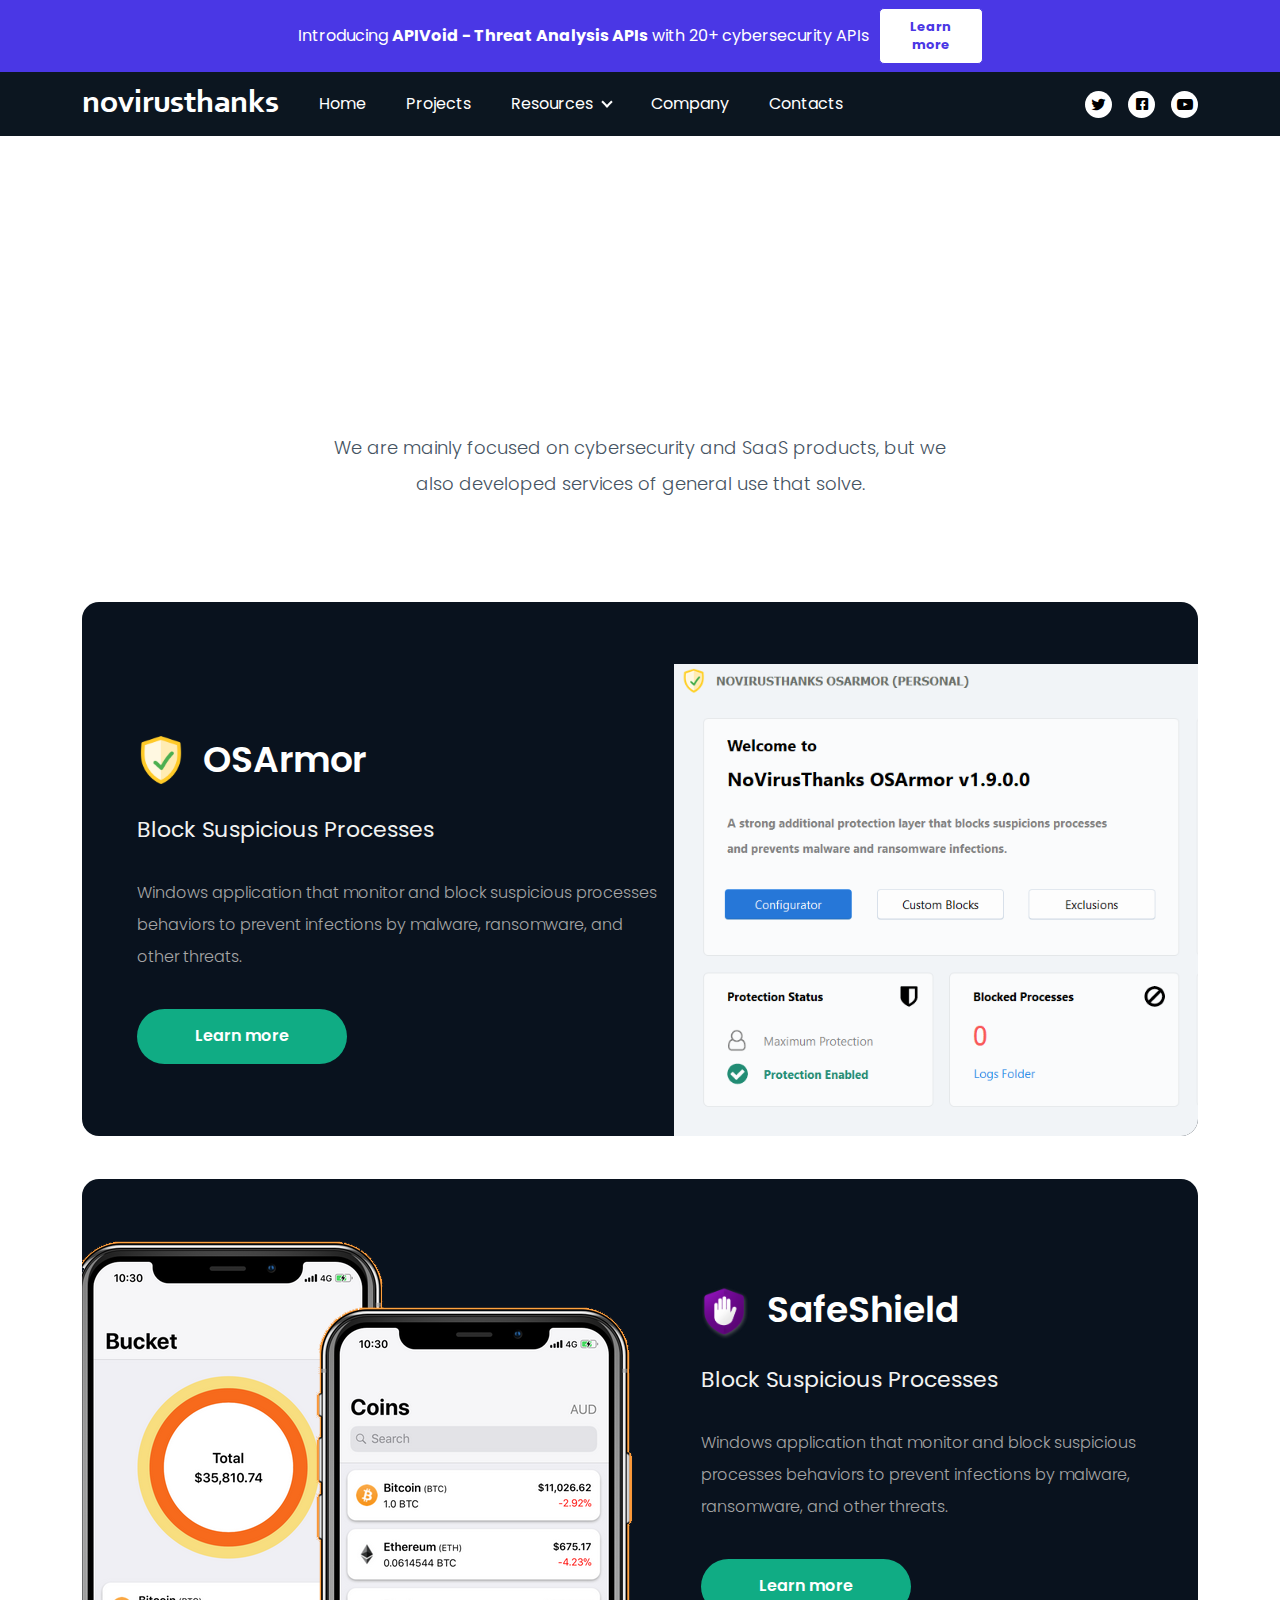
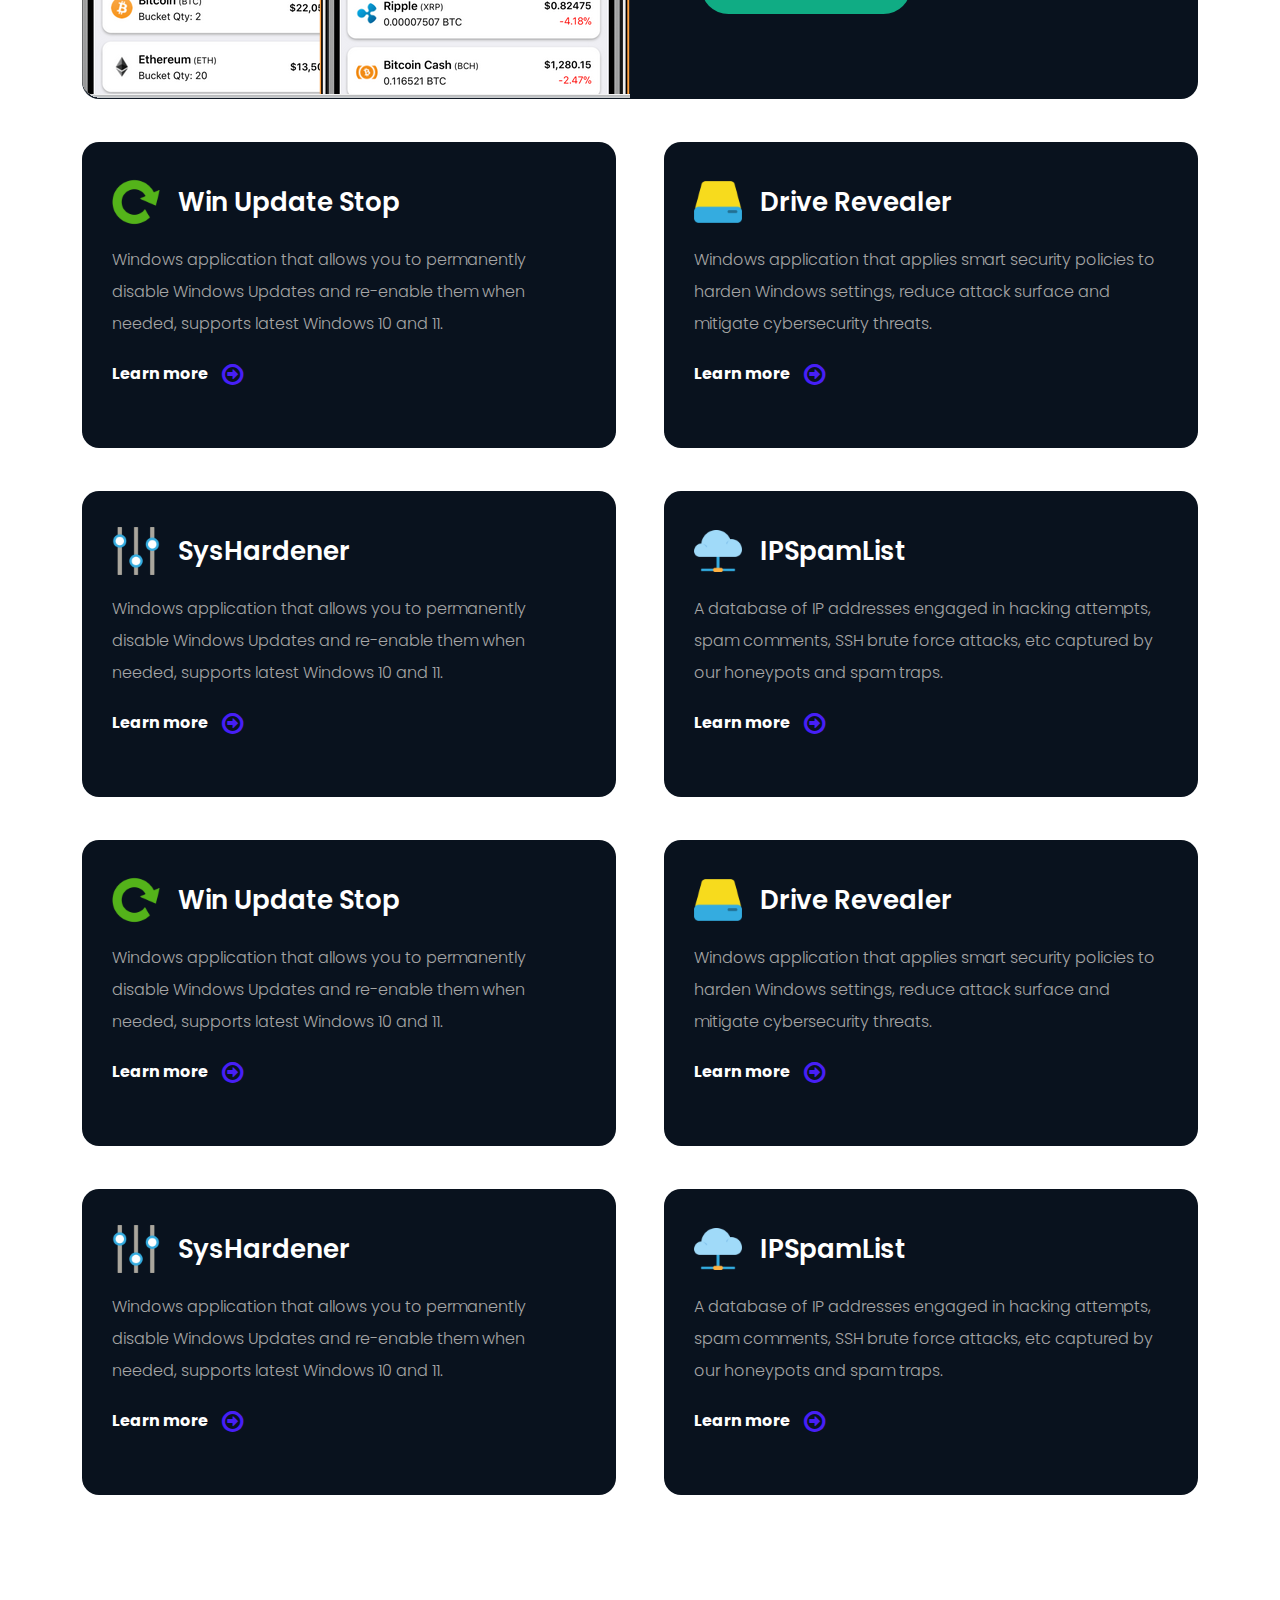
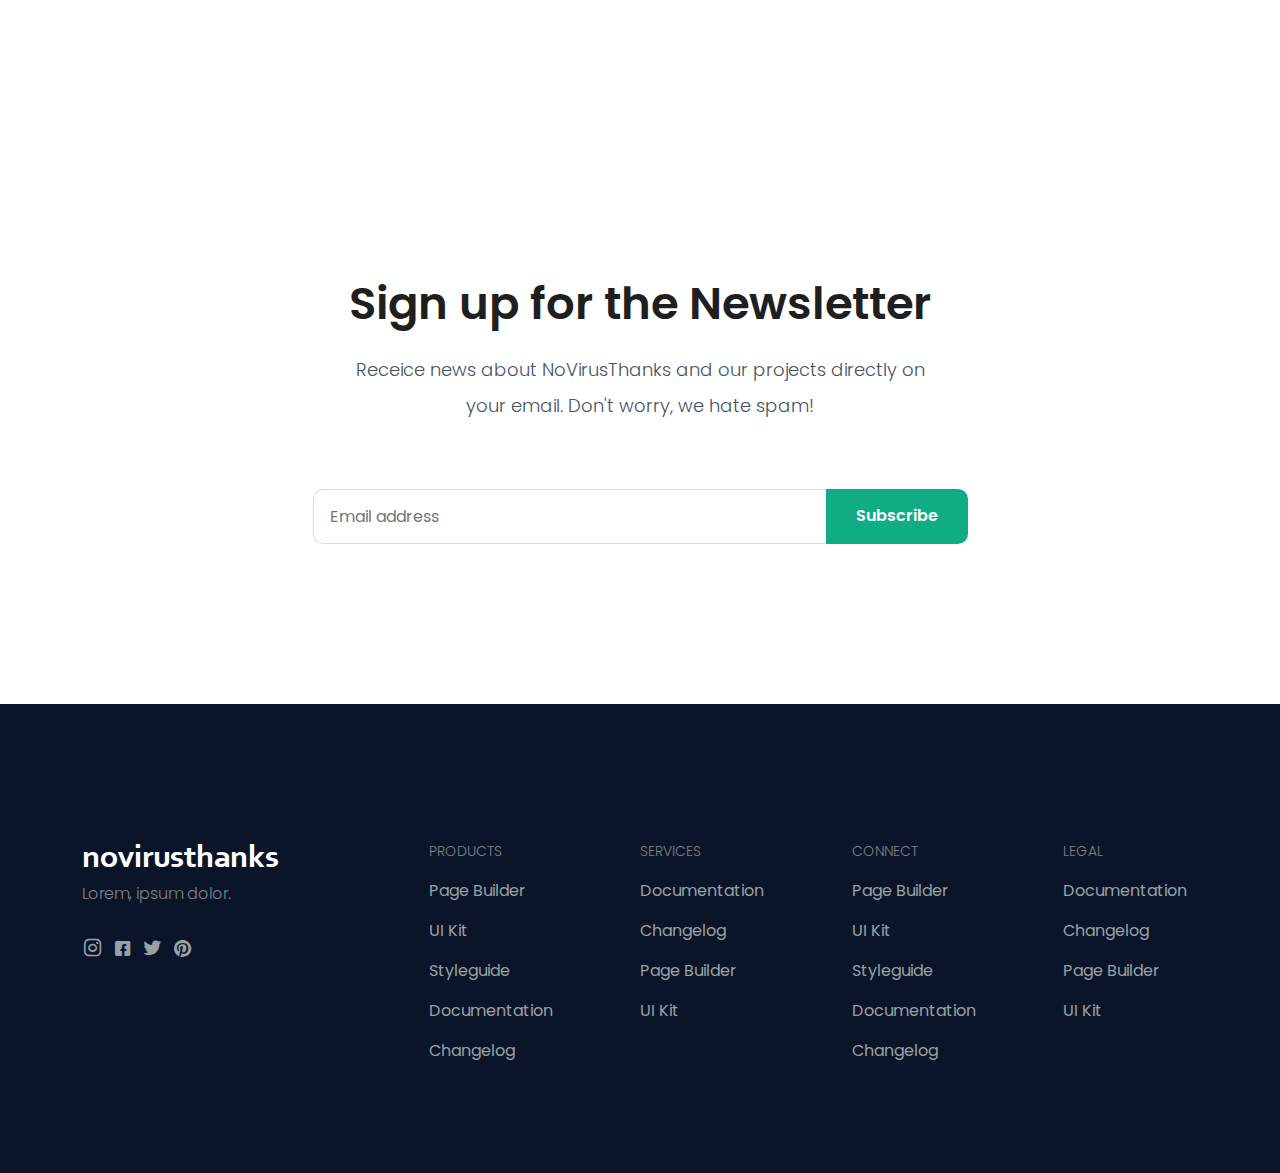
==== commit 164cf947: "Changes" ====
--- a/projects.html
+++ b/projects.html
@@ -76,9 +76,9 @@
       <div class="hero hero-projects">
          <div class="container">
             <div class="hero-info">
-               <h2 class="section-title"> Browse Our Portfolio of Commercial and
+               <h1 class="section-title"> Browse Our Portfolio of Commercial and
                   Free
-                  Projects </h2>
+                  Projects </h1>
                <p class="section-description">We are mainly focused on
                   cybersecurity and
                   SaaS products, but we
--- a/assets/css/main.css
+++ b/assets/css/main.css
@@ -1160,6 +1160,7 @@
 }
 .featured-projects.all-projects {
   padding-bottom: 240px;
+  background-color: transparent !important;
 }
 .featured-projects.featured-projects-contacts {
   padding-top: 140px;
